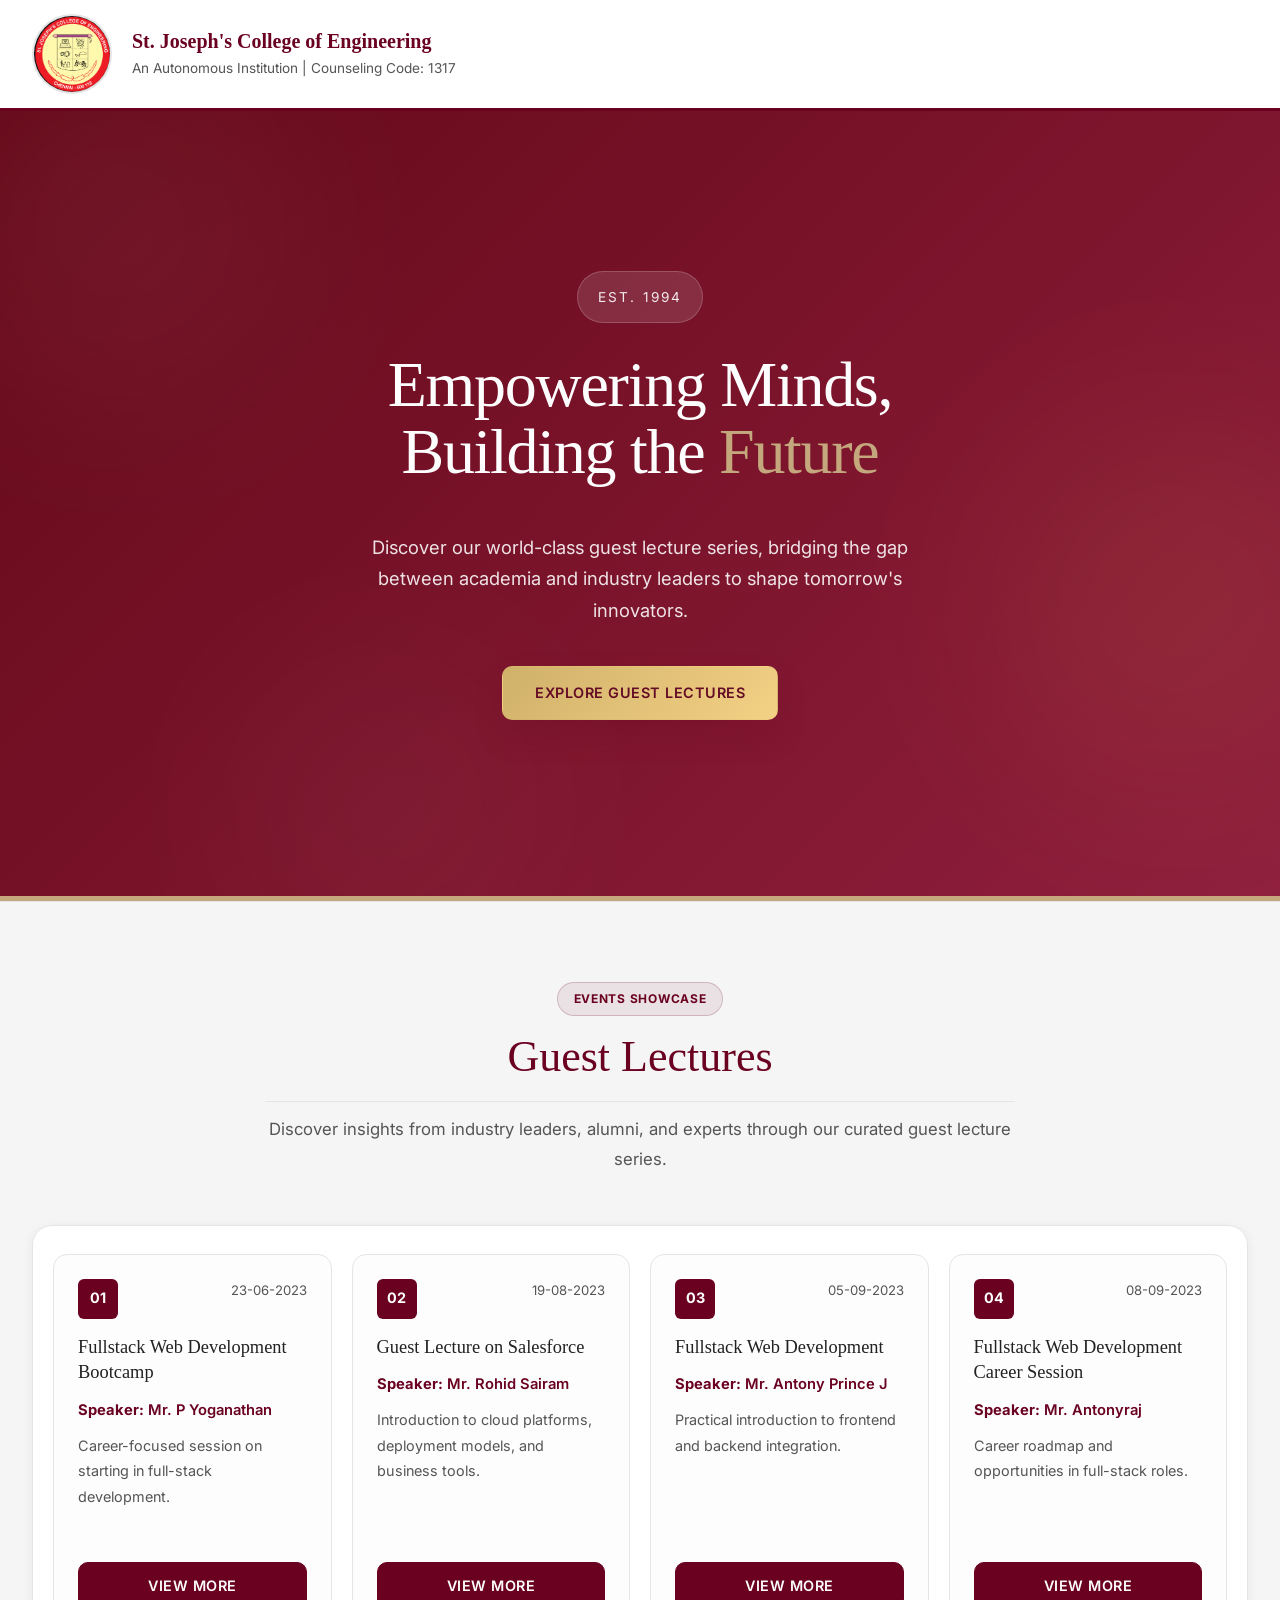
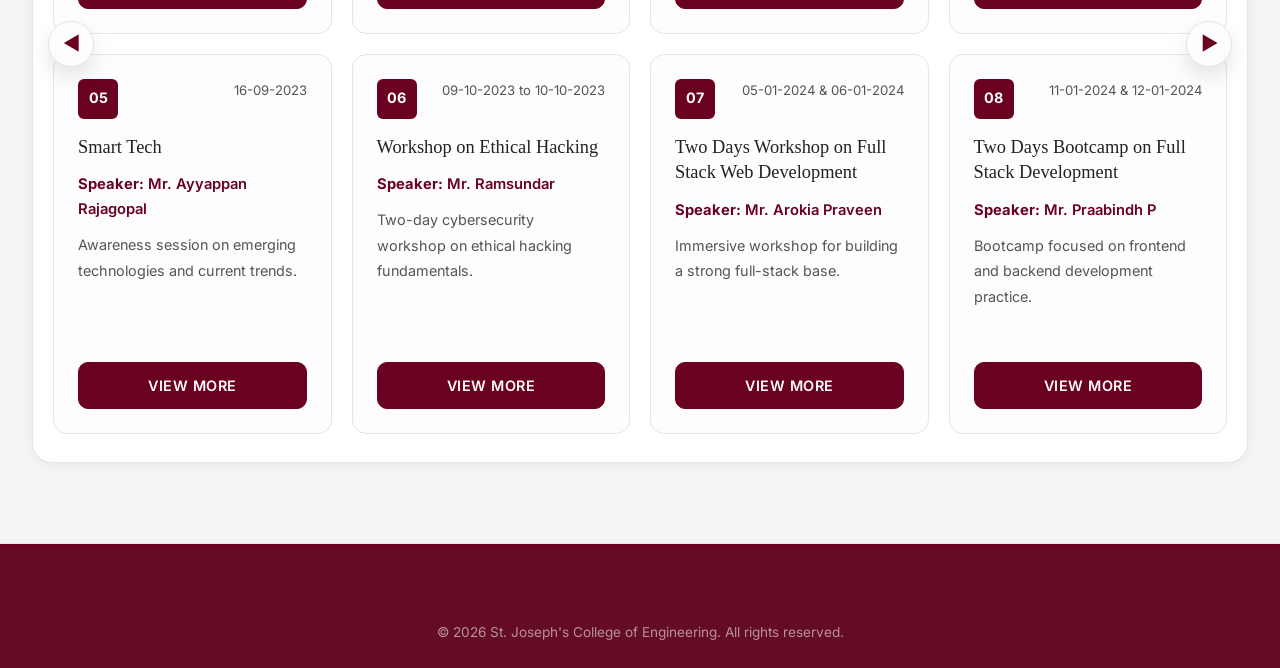
==== alumini/events.html @ e4442e90 "Add events page and update nav links" ====
<!DOCTYPE html>
<html lang="en">

<head>
  <meta charset="UTF-8" />
  <meta name="viewport" content="width=device-width, initial-scale=1.0" />
  <title>Guest Lectures</title>

  <link rel="preconnect" href="https://fonts.googleapis.com">
  <link rel="preconnect" href="https://fonts.gstatic.com" crossorigin>
  <link
    href="https://fonts.googleapis.com/css2?family=Inter:wght@400;500;600;700;800&family=Playfair+Display:wght@600;700;800&display=swap"
    rel="stylesheet">

  <link rel="stylesheet" href="events-style.css">
</head>

<body>

  <header class="college-header">
    <div class="college-header-container">
      <div class="college-logo-wrapper">
        <img src="clglogo.png" alt="St. Joseph's Logo" class="college-logo">
      </div>
      <div class="college-info">
        <h1 class="college-name">St. Joseph's College of Engineering</h1>
        <p class="college-sub">An Autonomous Institution <span class="divider">|</span> Counseling Code: 1317</p>
      </div>
    </div>
  </header>

  <section class="hero-section custom-hero">
    <div class="hero-bg-shapes">
      <div class="shape shape-1"></div>
      <div class="shape shape-2"></div>
      <div class="shape shape-3"></div>
    </div>
    <div class="container hero-container">
      <div class="hero-content-wrapper">
        <div class="hero-badge">Est. 1994</div>
        <h1 class="hero-heading">Empowering Minds,<br>Building the <span class="highlight">Future</span></h1>
        <p class="hero-subtext">Discover our world-class guest lecture series, bridging the gap between academia and industry leaders to shape tomorrow's innovators.</p>
        <div class="hero-actions">
          <a href="#guest-lectures" class="btn btn-hero">Explore Guest Lectures</a>
        </div>
      </div>
    </div>
  </section>

  <section class="guest-lectures-section" id="guest-lectures">
    <div class="container">
      <div class="sec-header">
        <span class="badge badge-inst">Events Showcase</span>
        <h2 class="sec-title">Guest Lectures</h2>
        <p class="sec-desc">
          Discover insights from industry leaders, alumni, and experts through our curated guest lecture series.
        </p>
      </div>

      <div class="guest-showcase-wrap">
        <div class="guest-scroll-hint left">◀</div>
        <div class="guest-scroll-hint right">▶</div>

        <div class="guest-track-shell">
          <div class="guest-track" id="guestTrack"></div>
        </div>
      </div>
    </div>
  </section>

  <div class="guest-modal" id="guestModal" aria-hidden="true">
    <div class="guest-modal-backdrop" id="guestModalBackdrop"></div>

    <div class="guest-modal-dialog" role="dialog" aria-modal="true" aria-labelledby="guestModalTitle">
      <button class="guest-modal-close" id="guestModalClose" aria-label="Close modal">&times;</button>

      <div class="guest-modal-grid">
        <div class="guest-modal-poster-wrap">
          <img id="modalPoster" src="" alt="Event Poster" class="guest-modal-poster">
        </div>

        <div class="guest-modal-content">
          <span class="badge badge-inst">Guest Lecture</span>
          <h3 id="guestModalTitle" class="guest-modal-title"></h3>

          <div class="guest-meta-list">
            <div class="guest-meta-item"><strong>Speaker:</strong> <span id="modalSpeaker"></span></div>
            <div class="guest-meta-item"><strong>Date:</strong> <span id="modalDate"></span></div>
            <div class="guest-meta-item"><strong>Venue:</strong> <span id="modalVenue"></span></div>
          </div>

          <div class="guest-modal-block">
            <h4>About the Session</h4>
            <p id="modalDescription"></p>
          </div>

          <div class="guest-modal-block">
            <h4>Outcome</h4>
            <p id="modalOutcome"></p>
          </div>
        </div>
      </div>
    </div>
  </div>

  <footer class="site-footer">
    <div class="container">
      <p>&copy; 2026 St. Joseph's College of Engineering. All rights reserved.</p>
    </div>
  </footer>

  <script src="events-script.js"></script>
</body>

</html>
---- alumini/events-style.css ----
/* alumni-portal.css — Institutional Theme (adapted from system.css) */

/* ─── TOKENS ─────────────────────────────────────────────────────────── */
:root {
  --inst-maroon: #6a0121;
  --inst-maroon-dark: #640b25;
  --inst-maroon-light: #8a1f3a;
  --inst-bg-light: #fdfdfd;
  --inst-bg-offwhite: #f5f5f5;
  --inst-nav-bg: #ffffff;
  --inst-text-main: #222222;
  --inst-text-muted: #555555;
  --inst-border-light: #e5e5e5;
  --inst-border-dark: #cccccc;
  --inst-gold: #c4a77d;

  --font-serif: 'Merriweather', serif;
  --font-sans: 'Inter', sans-serif;

  --container-width: 1400px;
  --px-base: 2rem;
  --py-large: 5rem;

  --r-sm: 6px;
  --r-md: 10px;
  --r-lg: 14px;
  --r-xl: 20px;

  --ease: cubic-bezier(.22, 1, .36, 1);
  --t-b: 400ms var(--ease);
  --t-f: 200ms var(--ease);
}

/* ─── RESET ──────────────────────────────────────────────────────────── */
* {
  margin: 0;
  padding: 0;
  box-sizing: border-box;
}

html {
  scroll-behavior: smooth;
  font-size: 16px;
}

body {
  font-family: var(--font-sans);
  background-color: var(--inst-bg-light);
  color: var(--inst-text-main);
  line-height: 1.7;
  -webkit-font-smoothing: antialiased;
  min-height: 100vh;
}

a {
  text-decoration: none;
  color: inherit;
  transition: color 0.2s ease;
}

ul {
  list-style: none;
}

img {
  max-width: 100%;
  display: block;
  height: auto;
}

h1,
h2,
h3,
h4,
h5,
h6 {
  font-family: var(--font-serif);
  color: var(--inst-text-main);
  line-height: 1.3;
  font-weight: 400;
}

/* ─── LAYOUT ─────────────────────────────────────────────────────────── */
.container,
.inst-container {
  max-width: var(--container-width);
  margin: 0 auto;
  padding: 0 var(--px-base);
}

.section-light {
  padding: var(--py-large) 0;
  background-color: var(--inst-bg-light);
}

.section-offwhite {
  padding: var(--py-large) 0;
  background-color: var(--inst-bg-offwhite);
}

/* ─── BADGE ──────────────────────────────────────────────────────────── */
.badge {
  display: inline-block;
  padding: 6px 16px;
  border-radius: 999px;
  font-size: .75rem;
  font-weight: 700;
  letter-spacing: .06em;
  text-transform: uppercase;
}

.badge-inst {
  color: var(--inst-maroon);
  background: rgba(106, 1, 33, 0.08);
  border: 1px solid rgba(106, 1, 33, 0.2);
}

/* ─── BUTTONS ────────────────────────────────────────────────────────── */
.btn,
.inst-btn {
  display: inline-flex;
  align-items: center;
  justify-content: center;
  padding: 0.85rem 2rem;
  border: 1px solid transparent;
  border-radius: var(--r-md);
  cursor: pointer;
  font-weight: 600;
  font-family: var(--font-sans);
  font-size: 0.9rem;
  text-transform: uppercase;
  letter-spacing: 0.5px;
  transition: background-color 0.2s ease, border-color 0.2s ease, transform var(--t-f);
}

..btn-primary,
.inst-btn-primary {
  background-color: var(--inst-maroon);
  color: var(--inst-bg-light);
  border-color: var(--inst-maroon);
}

.btn-primary:hover,
.inst-btn-primary:hover {
  background-color: var(--inst-maroon-dark);
  transform: translateY(-1px);
}

.btn-red {
  background-color: var(--inst-maroon);
  color: var(--inst-bg-light);
  border-color: var(--inst-maroon);
}

.btn-red:hover {
  background-color: var(--inst-maroon-dark);
  transform: translateY(-1px);
}

.btn-hero {
  background: linear-gradient(135deg, #d0b16a 0%, #f3d185 100%);
  color: var(--inst-maroon-dark);
  border-color: transparent;
  box-shadow: 0 16px 30px rgba(106, 1, 33, 0.18);
}

.btn-hero:hover {
  background: linear-gradient(135deg, #f2d47e 0%, #e3b85d 100%);
  transform: translateY(-1px);
}

.btn-outline,
.inst-btn-outline {
  background-color: transparent;
  color: var(--inst-maroon);
  border-color: var(--inst-maroon);
}

.btn-outline:hover,
.inst-btn-outline:hover {
  background-color: var(--inst-maroon);
  color: var(--inst-bg-light);
}

/* ─── COLLEGE HEADER ─────────────────────────────────────────────────── */
.college-header {
  background-color: var(--inst-nav-bg);
  border-bottom: 3px solid var(--inst-maroon);
  padding: 14px 0;
  position: sticky;
  top: 0;
  z-index: 1000;
  animation: fadeInDown 0.8s var(--ease) forwards;
}

.college-header-container {
  max-width: var(--container-width);
  margin: 0 auto;
  padding: 0 var(--px-base);
  display: flex;
  align-items: center;
  gap: 20px;
}

.college-logo-wrapper {
  width: 80px;
  height: 80px;
  border-radius: 50%;
  overflow: hidden;
  flex-shrink: 0;
  border: 2px solid var(--inst-border-light);
  background-color: var(--inst-bg-offwhite);
}

.college-logo {
  width: 100%;
  height: 100%;
  object-fit: cover;
  transform: scale(1.05);
  display: block;
}

.college-info {
  display: flex;
  flex-direction: column;
}

.college-name {
  font-family: var(--font-serif);
  font-size: 1.25rem;
  font-weight: 700;
  color: var(--inst-maroon);
  line-height: 1.3;
}

.college-sub {
  font-size: 0.85rem;
  color: var(--inst-text-muted);
  margin-top: 3px;
}

/* ─── HERO ───────────────────────────────────────────────────────────── */
.hero-section,
.inst-hero {
  position: relative;
  background-color: var(--inst-maroon);
  color: var(--inst-bg-light);
  padding: 5rem 0 6rem;
  border-bottom: 5px solid var(--inst-gold);
  overflow: hidden;
}

.hero-section.custom-hero {
  background: linear-gradient(135deg, #650818 0%, #8f1f3d 100%);
}

.hero-bg-shapes {
  position: absolute;
  inset: 0;
  overflow: hidden;
  pointer-events: none;
}

.shape {
  position: absolute;
  border-radius: 50%;
  opacity: 0.4;
  filter: blur(100px);
}

.shape-1 {
  width: 320px;
  height: 320px;
  background: rgba(255, 255, 255, 0.15);
  top: -40px;
  left: -40px;
}

.shape-2 {
  width: 360px;
  height: 360px;
  background: rgba(255, 200, 90, 0.2);
  top: 40%;
  right: -80px;
}

.shape-3 {
  width: 260px;
  height: 260px;
  background: rgba(255, 255, 255, 0.12);
  bottom: -40px;
  left: 20%;
}

.hero-container {
  position: relative;
  z-index: 2;
  max-width: 1140px;
  margin: 0 auto;
  padding: 0 var(--px-base);
  display: flex;
  align-items: center;
  justify-content: center;
}

.hero-content-wrapper {
  width: min(780px, 100%);
  margin: 0 auto;
  text-align: center;
  padding: 5rem 0;
  display: flex;
  flex-direction: column;
  align-items: center;
  justify-content: center;
}

.hero-heading {
  margin: 0 auto 1.4rem;
  max-width: 720px;
}

.hero-actions {
  display: flex;
  justify-content: center;
  gap: 1rem;
  flex-wrap: wrap;
}

.btn-hero {
  min-width: 240px;
}

.hero-badge {
  display: inline-flex;
  align-items: center;
  justify-content: center;
  padding: 0.85rem 1.25rem;
  border-radius: 999px;
  background: rgba(255, 255, 255, 0.12);
  border: 1px solid rgba(255, 255, 255, 0.18);
  color: rgba(255, 255, 255, 0.9);
  font-size: 0.85rem;
  letter-spacing: 0.15em;
  text-transform: uppercase;
  margin-bottom: 1.75rem;
}

.hero-heading {
  font-family: var(--font-serif);
  font-size: clamp(2.75rem, 5vw, 4.5rem);
  font-weight: 500;
  color: var(--inst-bg-light);
  line-height: 1.05;
  letter-spacing: -0.02em;
  margin-bottom: 1.4rem;
}

.hero-heading .highlight,
.highlight {
  color: var(--inst-gold);
}

.hero-subtext {
  font-size: 1.1rem;
  color: rgba(255, 255, 255, 0.92);
  margin: 0 auto 2.5rem;
  max-width: 680px;
  line-height: 1.8;
  font-family: var(--font-sans);
}

.hero-actions {
  display: flex;
  justify-content: center;
  gap: 1rem;
  flex-wrap: wrap;
}

.hero-actions .btn-hero {
  min-width: 220px;
}

.hero-subtext {
  font-size: 1.15rem;
  color: rgba(255, 255, 255, 0.88);
  margin: 1.5rem 0 2.5rem;
  max-width: 600px;
  line-height: 1.7;
  font-family: var(--font-sans);
}

.hero-actions {
  display: flex;
  gap: 1rem;
  flex-wrap: wrap;
}

/* ─── SECTION HEADER ─────────────────────────────────────────────────── */
.sec-header {
  text-align: center;
  max-width: 750px;
  margin: 0 auto 50px;
  opacity: 0;
  animation: fadeInUp 1s var(--ease) 0.4s forwards;
}

.sec-title,
.section-title {
  font-family: var(--font-serif);
  font-size: clamp(1.75rem, 3.5vw, 2.75rem);
  color: var(--inst-maroon);
  margin: 12px 0;
  padding-bottom: 1rem;
  border-bottom: 1px solid var(--inst-border-light);
}

.sec-desc,
.section-prose {
  color: var(--inst-text-muted);
  line-height: 1.8;
  font-size: 1.05rem;
  max-width: 750px;
  margin: 0 auto;
}

/* ─── GUEST LECTURES SECTION ─────────────────────────────────────────── */
.guest-lectures-section {
  background-color: var(--inst-bg-offwhite);
  border-top: 1px solid var(--inst-border-light);
  border-bottom: 1px solid var(--inst-border-light);
  padding: var(--py-large) 0;
}

.guest-showcase-wrap {
  opacity: 0;
  animation: fadeIn 1.2s var(--ease) 0.6s forwards;
  position: relative;
}

.guest-scroll-hint {
  position: absolute;
  top: 50%;
  transform: translateY(-50%);
  width: 46px;
  height: 46px;
  display: grid;
  place-items: center;
  border-radius: 50%;
  background-color: var(--inst-bg-light);
  color: var(--inst-maroon);
  border: 1px solid var(--inst-border-light);
  box-shadow: 0 10px 20px rgba(0, 0, 0, 0.1);
  cursor: pointer;
  transition: all 0.2s ease;
  z-index: 5;
  user-select: none;
  font-size: 1.2rem;
}

.guest-scroll-hint:hover {
  background-color: var(--inst-maroon);
  color: var(--inst-bg-light);
  transform: translateY(-50%) scale(1.1);
  box-shadow: 0 14px 26px rgba(106, 1, 33, 0.2);
}

.guest-scroll-hint.left {
  left: 16px;
}

.guest-scroll-hint.right {
  right: 16px;
}

.guest-track-shell {
  width: 100%;
  border-radius: var(--r-xl);
  padding: 24px 16px;
  background-color: var(--inst-nav-bg);
  border: 1px solid var(--inst-border-light);
  box-shadow: 0 2px 12px rgba(0, 0, 0, 0.06);
}

.guest-track {
  display: grid;
  grid-template-columns: repeat(4, 1fr);
  gap: 20px;
  padding: 4px;
}

.guest-track::-webkit-scrollbar {
  display: none;
}

/* ─── GUEST CARD ─────────────────────────────────────────────────────── */
.guest-card {
  min-height: 380px;
  border-radius: var(--r-lg);
  overflow: hidden;
  background-color: var(--inst-bg-light);
  border: 1px solid var(--inst-border-light);
  transition: all var(--t-b);
  scroll-snap-align: start;
}

.guest-card:hover {
  transform: translateY(-6px);
  border-color: var(--inst-maroon-light);
  box-shadow: 0 12px 32px rgba(106, 1, 33, 0.1);
}

.guest-card-inner {
  padding: 24px;
  display: flex;
  flex-direction: column;
  height: 100%;
}

.guest-card-top {
  display: flex;
  justify-content: space-between;
  align-items: flex-start;
  margin-bottom: 16px;
  gap: 12px;
}

.guest-card-index {
  width: 40px;
  height: 40px;
  border-radius: var(--r-sm);
  display: grid;
  place-items: center;
  font-weight: 700;
  font-size: 0.9rem;
  background-color: var(--inst-maroon);
  color: var(--inst-bg-light);
  font-family: var(--font-sans);
}

.guest-card-date {
  font-size: .82rem;
  color: var(--inst-text-muted);
  text-align: right;
  font-family: var(--font-sans);
}

.guest-card-title {
  font-family: var(--font-serif);
  font-size: 1.15rem;
  margin-bottom: 12px;
  color: var(--inst-text-main);
  line-height: 1.4;
}

.guest-card-speaker {
  font-size: .92rem;
  color: var(--inst-maroon);
  font-weight: 600;
  margin-bottom: 10px;
  font-family: var(--font-sans);
}

.guest-card-desc {
  color: var(--inst-text-muted);
  line-height: 1.75;
  font-size: .9rem;
  margin-bottom: 20px;
  flex-grow: 1;
}

/* ─── MODAL ──────────────────────────────────────────────────────────── */
.guest-modal {
  position: fixed;
  inset: 0;
  display: flex;
  justify-content: center;
  align-items: center;
  padding: 24px;
  opacity: 0;
  visibility: hidden;
  transition: all var(--t-b);
  z-index: 1000;
}

.guest-modal.active {
  opacity: 1;
  visibility: visible;
}

.guest-modal-backdrop {
  position: absolute;
  inset: 0;
  background: rgba(34, 15, 20, 0.55);
  backdrop-filter: blur(4px);
}

.guest-modal-dialog {
  position: relative;
  z-index: 2;
  width: min(1100px, 100%);
  max-height: 90vh;
  overflow-y: auto;
  border-radius: var(--r-xl);
  background-color: var(--inst-nav-bg);
  border: 1px solid var(--inst-border-light);
  padding: 32px;
  box-shadow: 0 24px 60px rgba(0, 0, 0, 0.18);
}

.guest-modal-grid {
  display: grid;
  grid-template-columns: 360px 1fr;
  gap: 28px;
}

.guest-modal-poster-wrap {
  overflow: hidden;
  border-radius: var(--r-lg);
  background-color: var(--inst-bg-offwhite);
  border: 1px solid var(--inst-border-light);
}

.guest-modal-poster {
  width: 100%;
  height: 100%;
  min-height: 440px;
  object-fit: contain;
}

.guest-modal-title {
  font-family: var(--font-serif);
  font-size: clamp(1.4rem, 2vw, 1.9rem);
  color: var(--inst-maroon);
  margin: 12px 0 16px;
}

.guest-meta-list {
  display: grid;
  gap: 10px;
  margin-bottom: 24px;
}

.guest-meta-item {
  padding: 10px 14px;
  border-radius: var(--r-md);
  background-color: var(--inst-bg-offwhite);
  border: 1px solid var(--inst-border-light);
  color: var(--inst-text-muted);
  font-size: 0.9rem;
}

.guest-meta-item strong {
  color: var(--inst-text-main);
}

.guest-modal-block {
  margin-bottom: 20px;
}

.guest-modal-block h4 {
  color: var(--inst-maroon);
  margin-bottom: 8px;
  font-family: var(--font-sans);
  font-weight: 600;
  font-size: 0.9rem;
  text-transform: uppercase;
  letter-spacing: 0.05em;
}

.guest-modal-block p {
  color: var(--inst-text-muted);
  line-height: 1.85;
  font-size: 0.95rem;
}

.guest-modal-close {
  position: absolute;
  top: 16px;
  right: 16px;
  width: 40px;
  height: 40px;
  border: 1px solid var(--inst-border-light);
  border-radius: 50%;
  background: var(--inst-bg-offwhite);
  color: var(--inst-text-main);
  font-size: 1.25rem;
  cursor: pointer;
  display: grid;
  place-items: center;
  transition: all 0.2s ease;
}

.guest-modal-close:hover {
  background: var(--inst-maroon);
  color: var(--inst-bg-light);
  border-color: var(--inst-maroon);
}

/* ─── METRICS ────────────────────────────────────────────────────────── */
.metrics-grid {
  display: flex;
  justify-content: space-between;
  gap: 2rem;
  padding: 3rem 0;
  border-top: 1px solid var(--inst-border-light);
  border-bottom: 1px solid var(--inst-border-light);
}

.metric-item {
  text-align: center;
  flex: 1;
  border-right: 1px solid var(--inst-border-light);
}

.metric-item:last-child {
  border-right: none;
}

.metric-number {
  font-size: 3.5rem;
  color: var(--inst-maroon);
  font-family: var(--font-serif);
  display: inline-block;
  line-height: 1;
}

.metric-plus {
  font-size: 2rem;
  color: var(--inst-gold);
  vertical-align: top;
  margin-left: 2px;
}

.metric-label {
  font-size: 0.85rem;
  font-weight: 600;
  text-transform: uppercase;
  letter-spacing: 1.5px;
  color: var(--inst-text-muted);
  margin-top: 0.5rem;
}

/* ─── FOOTER ─────────────────────────────────────────────────────────── */
.site-footer,
.inst-footer {
  background-color: var(--inst-maroon-dark);
  color: var(--inst-bg-light);
  padding: 3rem 0 1.5rem;
  border-top: 5px solid var(--inst-maroon);
  text-align: center;
}

.site-footer p,
.footer-meta {
  font-size: 0.85rem;
  color: rgba(255, 255, 255, 0.55);
  padding-top: 1.5rem;
}

/* ─── BREADCRUMB ─────────────────────────────────────────────────────── */
.breadcrumb-bar {
  background-color: var(--inst-bg-offwhite);
  border-bottom: 1px solid var(--inst-border-light);
  padding: 0.75rem 0;
  font-size: 0.85rem;
  color: var(--inst-text-muted);
}

.breadcrumb a {
  color: var(--inst-text-muted);
}

.breadcrumb a:hover {
  color: var(--inst-maroon);
  text-decoration: underline;
}

.breadcrumb .separator {
  margin: 0 0.5rem;
  color: var(--inst-border-dark);
}

.breadcrumb .current {
  color: var(--inst-text-main);
  font-weight: 500;
}

/* ─── ANIMATIONS ─────────────────────────────────────────────────────── */
@keyframes fadeIn {
  from {
    opacity: 0;
  }
  to {
    opacity: 1;
  }
}

@keyframes fadeInDown {
  from {
    opacity: 0;
    transform: translateY(-30px);
  }
  to {
    opacity: 1;
    transform: translateY(0);
  }
}

@keyframes fadeInUp {
  from {
    opacity: 0;
    transform: translateY(30px);
  }
  to {
    opacity: 1;
    transform: translateY(0);
  }
}

/* ─── RESPONSIVE ─────────────────────────────────────────────────────── */
@media (max-width: 1200px) {
  .guest-track {
    grid-auto-columns: minmax(260px, 1fr);
  }
}

@media (max-width: 900px) {
  .guest-modal-grid {
    grid-template-columns: 1fr;
  }

  .guest-modal-poster {
    min-height: 300px;
    max-height: 380px;
  }

  .guest-track {
    grid-auto-columns: minmax(240px, 1fr);
  }

  .guest-track-shell {
    padding: 24px 48px;
  }

  .metrics-grid {
    flex-direction: column;
    gap: 0;
  }

  .metric-item {
    border-right: none;
    border-bottom: 1px solid var(--inst-border-light);
    padding: 1.5rem 0;
  }

  .metric-item:last-child {
    border-bottom: none;
  }
}

@media (max-width: 768px) {
  .guest-track {
    grid-auto-columns: minmax(220px, 1fr);
  }

  .guest-track-shell {
    padding: 24px 40px;
  }

  .hero-actions {
    flex-direction: column;
  }
}

@media (max-width: 600px) {
  .college-name {
    font-size: 1rem;
  }

  .hero-title {
    font-size: 2rem;
  }
}
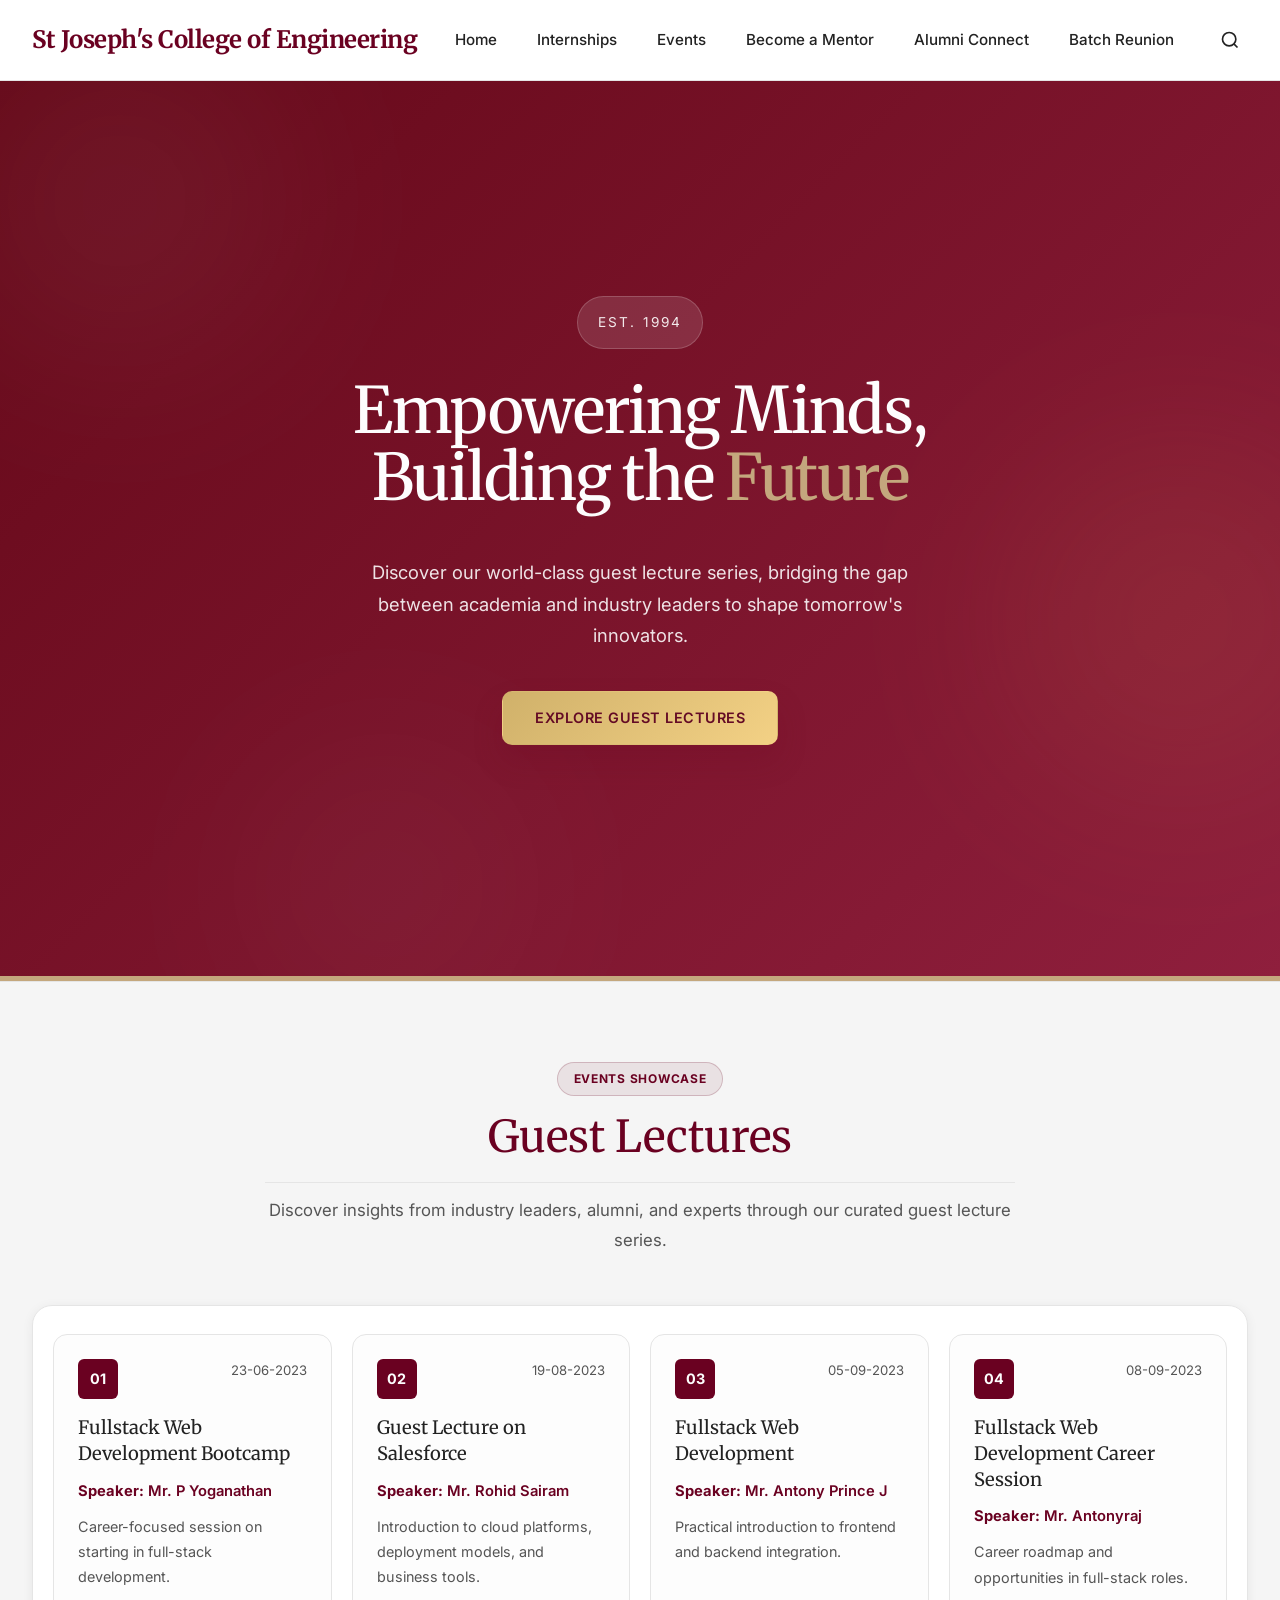
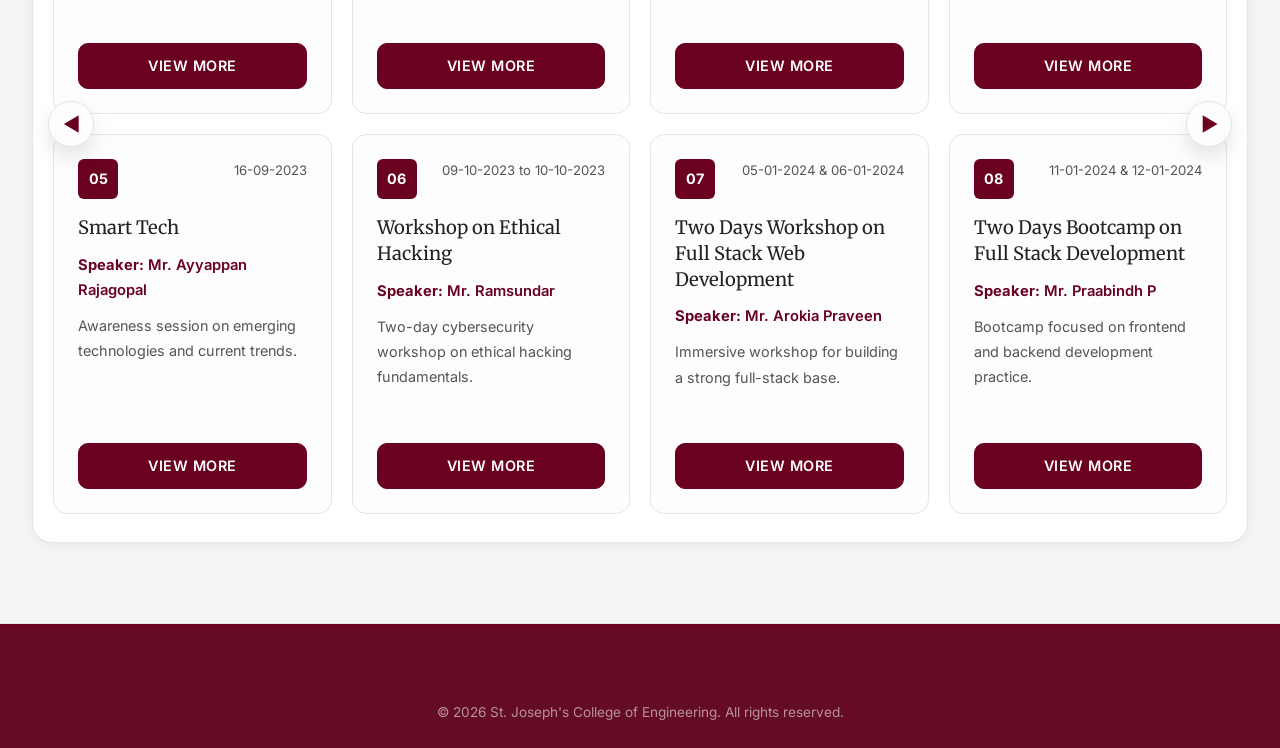
==== commit 02d16667: "linked the events page" ====
--- a/alumini/events.html
+++ b/alumini/events.html
@@ -4,27 +4,46 @@
 <head>
   <meta charset="UTF-8" />
   <meta name="viewport" content="width=device-width, initial-scale=1.0" />
-  <title>Guest Lectures</title>
+  <title>Guest Lectures | St Joseph's Alumni</title>
 
   <link rel="preconnect" href="https://fonts.googleapis.com">
   <link rel="preconnect" href="https://fonts.gstatic.com" crossorigin>
   <link
     href="https://fonts.googleapis.com/css2?family=Inter:wght@400;500;600;700;800&family=Playfair+Display:wght@600;700;800&display=swap"
     rel="stylesheet">
+  <link href="https://fonts.googleapis.com/css2?family=Merriweather:ital,wght@0,300;0,400;0,700;1,300&display=swap" rel="stylesheet">
 
+  <link rel="stylesheet" href="system.css">
   <link rel="stylesheet" href="events-style.css">
+  <script src="script.js" defer></script>
 </head>
 
 <body>
-
-  <header class="college-header">
-    <div class="college-header-container">
-      <div class="college-logo-wrapper">
-        <img src="clglogo.png" alt="St. Joseph's Logo" class="college-logo">
+  <!-- Institutional Navbar -->
+  <header class="inst-header">
+    <div class="inst-container header-inner">
+      <div class="header-logo">
+        <a href="index.html">St Joseph's College of Engineering</a>
       </div>
-      <div class="college-info">
-        <h1 class="college-name">St. Joseph's College of Engineering</h1>
-        <p class="college-sub">An Autonomous Institution <span class="divider">|</span> Counseling Code: 1317</p>
+      
+      <nav class="header-nav">
+        <ul>
+          <li><a href="index.html">Home</a></li>
+          <li><a href="index.html#internships">Internships</a></li>
+          <li><a href="events.html">Events</a></li>
+          <li><a href="index.html#mentor">Become a Mentor</a></li>
+          <li><a href="index.html#network">Alumni Connect</a></li>
+          <li><a href="index.html#reunion">Batch Reunion</a></li>
+        </ul>
+      </nav>
+      
+      <div class="header-actions">
+        <button aria-label="Search" class="icon-btn">
+          <svg width="20" height="20" viewBox="0 0 24 24" fill="none" stroke="currentColor" stroke-width="2"><circle cx="11" cy="11" r="8"></circle><line x1="21" y1="21" x2="16.65" y2="16.65"></line></svg>
+        </button>
+        <button aria-label="Menu" class="icon-btn mobile-menu-btn" id="mobileMenuToggle">
+          <svg width="24" height="24" viewBox="0 0 24 24" fill="none" stroke="currentColor" stroke-width="2"><line x1="3" y1="12" x2="21" y2="12"></line><line x1="3" y1="6" x2="21" y2="6"></line><line x1="3" y1="18" x2="21" y2="18"></line></svg>
+        </button>
       </div>
     </div>
   </header>
--- a/alumini/system.css
+++ b/alumini/system.css
@@ -0,0 +1,677 @@
+/* system.css - Institutional Theme */
+
+:root {
+    /* Color Palette */
+    --inst-maroon: #6a0121;
+    --inst-maroon-dark: #640b25;
+    --inst-bg-light: #fdfdfd;
+    --inst-bg-offwhite: #f5f5f5;
+    --inst-nav-bg: #ffffff;
+
+    --inst-text-main: #222222;
+    --inst-text-muted: #555555;
+    --inst-border-light: #e5e5e5;
+    --inst-border-dark: #cccccc;
+
+    --inst-gold: #c4a77d;
+    /* Subtle accent */
+
+    /* Typography */
+    --font-serif: 'Merriweather', serif;
+    --font-sans: 'Inter', sans-serif;
+
+    /* Spacing */
+    --container-width: 1280px;
+    --px-base: 2rem;
+    --py-large: 5rem;
+
+    /* Layout */
+    --sidebar-width: 280px;
+}
+
+/* Base Reset */
+* {
+    margin: 0;
+    padding: 0;
+    box-sizing: border-box;
+}
+
+html {
+    scroll-behavior: smooth;
+    font-size: 16px;
+}
+
+body {
+    font-family: var(--font-sans);
+    color: var(--inst-text-main);
+    background-color: var(--inst-bg-light);
+    line-height: 1.7;
+    -webkit-font-smoothing: antialiased;
+}
+
+a {
+    text-decoration: none;
+    color: inherit;
+    transition: color 0.2s ease;
+}
+
+ul {
+    list-style: none;
+}
+
+img {
+    max-width: 100%;
+    display: block;
+    height: auto;
+}
+
+/* Typography Overrides */
+h1,
+h2,
+h3,
+h4,
+h5,
+h6 {
+    font-family: var(--font-serif);
+    color: var(--inst-text-main);
+    line-height: 1.3;
+    font-weight: 400;
+    /* Institutional look is often less bold */
+}
+
+/* Layout Utilities */
+.inst-container {
+    max-width: var(--container-width);
+    margin: 0 auto;
+    padding: 0 var(--px-base);
+}
+
+.mt-large {
+    margin-top: 5rem;
+}
+
+/* Buttons */
+.inst-btn {
+    display: inline-flex;
+    align-items: center;
+    justify-content: center;
+    padding: 0.85rem 2rem;
+    font-size: 0.95rem;
+    font-weight: 600;
+    font-family: var(--font-sans);
+    text-transform: uppercase;
+    letter-spacing: 0.5px;
+    border: 1px solid transparent;
+    cursor: pointer;
+    transition: background-color 0.2s ease, border-color 0.2s ease;
+}
+
+.inst-btn-primary {
+    background-color: var(--inst-bg-light);
+    color: var(--inst-maroon);
+}
+
+.inst-btn-primary:hover {
+    background-color: transparent;
+    color: var(--inst-bg-light);
+    border-color: var(--inst-bg-light);
+}
+
+.inst-btn-outline {
+    background-color: transparent;
+    color: var(--inst-bg-light);
+    border-color: rgba(255, 255, 255, 0.4);
+}
+
+.inst-btn-outline:hover {
+    border-color: var(--inst-bg-light);
+    background-color: rgba(255, 255, 255, 0.05);
+    /* Minimal hover */
+}
+
+.icon-btn {
+    background: transparent;
+    border: none;
+    cursor: pointer;
+    color: var(--inst-text-main);
+    display: flex;
+    align-items: center;
+    justify-content: center;
+    padding: 0.5rem;
+}
+
+.icon-btn:hover {
+    color: var(--inst-maroon);
+}
+
+/* Header & Navbar */
+.inst-header {
+    background-color: var(--inst-nav-bg);
+    border-bottom: 1px solid var(--inst-border-light);
+    position: sticky;
+    top: 0;
+    z-index: 1000;
+}
+
+.header-inner {
+    display: flex;
+    align-items: center;
+    justify-content: space-between;
+    height: 80px;
+}
+
+.header-logo a {
+    font-family: var(--font-serif);
+    font-size: 1.5rem;
+    font-weight: 700;
+    color: var(--inst-maroon);
+    letter-spacing: -0.5px;
+}
+
+.header-nav ul {
+    display: flex;
+    gap: 2.5rem;
+}
+
+.header-nav li a {
+    font-size: 0.95rem;
+    font-weight: 500;
+    color: var(--inst-text-main);
+    border-bottom: 2px solid transparent;
+    padding-bottom: 4px;
+}
+
+.header-nav li a:hover {
+    color: var(--inst-maroon);
+    border-color: var(--inst-maroon);
+}
+
+.header-actions {
+    display: flex;
+    gap: 1rem;
+    align-items: center;
+}
+
+.mobile-menu-btn {
+    display: none;
+}
+
+/* Breadcrumb */
+.breadcrumb-bar {
+    background-color: var(--inst-bg-offwhite);
+    border-bottom: 1px solid var(--inst-border-light);
+    padding: 0.75rem 0;
+    font-size: 0.85rem;
+    color: var(--inst-text-muted);
+}
+
+.breadcrumb a {
+    color: var(--inst-text-muted);
+}
+
+.breadcrumb a:hover {
+    color: var(--inst-maroon);
+    text-decoration: underline;
+}
+
+.breadcrumb .separator {
+    margin: 0 0.5rem;
+    color: var(--inst-border-dark);
+}
+
+.breadcrumb .current {
+    color: var(--inst-text-main);
+    font-weight: 500;
+}
+
+/* Hero Section */
+.inst-hero {
+    background-color: var(--inst-maroon);
+    color: var(--inst-bg-light);
+    padding: 4rem 0 5rem;
+    border-bottom: 6px solid var(--inst-gold);
+    overflow: hidden;
+}
+
+.hero-inner {
+    display: grid;
+    grid-template-columns: 3fr 2fr;
+    gap: 4rem;
+    align-items: center;
+    position: relative;
+}
+
+.hero-content {
+    max-width: 700px;
+    z-index: 2;
+}
+
+.hero-heading {
+    color: var(--inst-bg-light);
+    font-size: 4rem;
+    font-weight: 400;
+    line-height: 1.1;
+    margin-bottom: 1.5rem;
+}
+
+.hero-body {
+    font-size: 1.25rem;
+    color: rgba(255, 255, 255, 0.9);
+    margin-bottom: 2.5rem;
+    max-width: 600px;
+    font-family: var(--font-sans);
+    line-height: 1.6;
+}
+
+.hero-actions {
+    display: flex;
+    gap: 1rem;
+}
+
+.hero-pattern {
+    display: flex;
+    justify-content: flex-end;
+    opacity: 0.4;
+    z-index: 1;
+}
+
+.hero-pattern svg {
+    width: 100%;
+    max-width: 400px;
+}
+
+/* 2-Column Layout Container */
+.inst-layout-wrapper {
+    background-color: var(--inst-bg-light);
+    padding: var(--py-large) 0;
+}
+
+.layout-grid {
+    display: grid;
+    grid-template-columns: var(--sidebar-width) 1fr;
+    gap: 4rem;
+    align-items: start;
+}
+
+/* Sidebar Navigation */
+.sidebar-nav {
+    border-top: 1px solid var(--inst-border-dark);
+    border-right: 1px solid var(--inst-border-light);
+    padding-top: 1.5rem;
+    padding-right: 1.5rem;
+    position: sticky;
+    top: 120px;
+    height: fit-content;
+}
+
+.sidebar-nav ul {
+    display: flex;
+    flex-direction: column;
+    gap: 0;
+}
+
+.sidebar-nav > ul > li {
+    margin-bottom: 0;
+}
+
+.sidebar-divider {
+    height: 1px;
+    background-color: var(--inst-border-light);
+    margin: 1.25rem 0;
+}
+
+.sidebar-nav a,
+.accordion-toggle {
+    display: flex;
+    align-items: center;
+    justify-content: space-between;
+    width: 100%;
+    padding: 0.85rem 0;
+    font-size: 1.05rem;
+    color: var(--inst-text-main);
+    font-weight: 500;
+    font-family: var(--font-sans);
+    background: transparent;
+    border: none;
+    cursor: pointer;
+    text-align: left;
+    position: relative;
+    transition: color 0.2s ease;
+}
+
+.sidebar-nav a.active {
+    color: var(--inst-text-main);
+    font-weight: 700;
+}
+
+.sidebar-nav a.active::before {
+    content: '';
+    position: absolute;
+    left: -1rem;
+    top: 15%;
+    bottom: 15%;
+    width: 3px;
+    background-color: var(--inst-maroon);
+}
+
+.sidebar-nav a:hover,
+.accordion-toggle:hover {
+    color: var(--inst-text-muted);
+}
+
+.accordion-icon {
+    transition: transform 0.3s ease;
+    color: var(--inst-text-muted);
+}
+
+.accordion-toggle[aria-expanded="true"] .accordion-icon {
+    transform: rotate(180deg);
+}
+
+.accordion-content {
+    max-height: 0;
+    overflow: hidden;
+    transition: max-height 0.3s ease;
+    padding-left: 1rem;
+}
+
+.accordion-content li a {
+    padding: 0.6rem 0;
+    font-size: 0.95rem;
+    color: var(--inst-text-muted);
+    font-weight: 400;
+}
+
+.accordion-content li a:hover {
+    color: var(--inst-maroon);
+}
+
+/* Main Content Typography & Blocks */
+.main-content {
+    min-width: 0;
+    /* Prevents grid blowout */
+}
+
+.section-title {
+    font-size: 2.75rem;
+    color: var(--inst-maroon);
+    margin-bottom: 1.25rem;
+    border-bottom: 1px solid var(--inst-border-light);
+    padding-bottom: 1rem;
+}
+
+.section-prose {
+    font-size: 1.15rem;
+    color: var(--inst-text-muted);
+    margin-bottom: 3rem;
+    max-width: 850px;
+}
+
+/* Editorial Grid (In the Network) */
+.editorial-grid {
+    display: grid;
+    grid-template-columns: repeat(3, 1fr);
+    gap: 2rem;
+}
+
+.editorial-card {
+    display: flex;
+    flex-direction: column;
+    border: 1px solid var(--inst-border-light);
+    background-color: var(--inst-nav-bg);
+}
+
+.card-image-wrap {
+    width: 100%;
+    aspect-ratio: 16 / 11;
+    overflow: hidden;
+    border-bottom: 1px solid var(--inst-border-light);
+}
+
+.card-image-wrap img {
+    width: 100%;
+    height: 100%;
+    object-fit: cover;
+    filter: saturate(0.8);
+    /* Slightly muted images for editorial feel */
+}
+
+.card-content {
+    padding: 1.5rem;
+}
+
+.card-label {
+    display: inline-block;
+    font-size: 0.75rem;
+    text-transform: uppercase;
+    font-weight: 700;
+    color: var(--inst-text-muted);
+    letter-spacing: 1px;
+    margin-bottom: 0.75rem;
+}
+
+.card-title {
+    font-size: 1.25rem;
+    font-weight: 700;
+    line-height: 1.4;
+    color: var(--inst-text-main);
+}
+
+/* Future Leaders Grid */
+.leaders-grid {
+    display: grid;
+    grid-template-columns: repeat(3, 1fr);
+    gap: 2.5rem;
+}
+
+.leader-card {
+    display: flex;
+    flex-direction: column;
+}
+
+.leader-image {
+    width: 100%;
+    aspect-ratio: 4 / 5;
+    background-color: var(--inst-border-light);
+    margin-bottom: 1rem;
+    border: 1px solid var(--inst-border-light);
+    /* Sharp border, no radius */
+}
+
+.leader-image img {
+    width: 100%;
+    height: 100%;
+    object-fit: cover;
+    filter: grayscale(20%);
+    /* Editorial slightly desaturated feel */
+}
+
+.leader-name {
+    font-size: 1.35rem;
+    font-weight: 700;
+    margin-bottom: 0.25rem;
+}
+
+.leader-role {
+    font-size: 0.95rem;
+    color: var(--inst-text-muted);
+    font-weight: 500;
+    border-top: 1px solid var(--inst-gold);
+    padding-top: 0.5rem;
+    display: inline-block;
+}
+
+/* Trust Metrics section */
+.metrics-grid {
+    display: flex;
+    justify-content: space-between;
+    gap: 2rem;
+    padding: 3rem 0;
+    border-top: 1px solid var(--inst-border-light);
+    border-bottom: 1px solid var(--inst-border-light);
+}
+
+.metric-item {
+    text-align: center;
+    flex: 1;
+    border-right: 1px solid var(--inst-border-light);
+}
+.metric-item:last-child {
+    border-right: none;
+}
+
+.metric-number {
+    font-size: 3.5rem;
+    color: var(--inst-maroon);
+    font-family: var(--font-serif);
+    display: inline-block;
+    line-height: 1;
+}
+
+.metric-plus {
+    font-size: 2rem;
+    color: var(--inst-gold);
+    vertical-align: top;
+    margin-left: 2px;
+}
+
+.metric-label {
+    font-size: 0.9rem;
+    font-weight: 600;
+    text-transform: uppercase;
+    letter-spacing: 1.5px;
+    color: var(--inst-text-muted);
+    margin-top: 0.5rem;
+}
+
+/* Collaboration Grid */
+.collaboration-grid {
+    display: flex;
+    justify-content: space-between;
+    align-items: center;
+    flex-wrap: wrap;
+    gap: 2rem;
+    padding-top: 2rem;
+}
+
+.collab-logo {
+    flex: 1;
+    min-width: 150px;
+    display: flex;
+    justify-content: center;
+    align-items: center;
+    transition: opacity 0.3s ease, color 0.3s ease, filter 0.3s ease;
+    color: var(--inst-text-muted);
+    filter: grayscale(100%);
+}
+
+.collab-logo:hover {
+    color: var(--inst-maroon);
+    opacity: 1;
+    filter: grayscale(0%);
+}
+
+.collab-logo svg {
+    max-width: 100%;
+    height: auto;
+}
+
+/* Footer */
+.inst-footer {
+    background-color: var(--inst-maroon-dark);
+    color: var(--inst-bg-light);
+    padding: 4rem 0 2rem;
+    border-top: 5px solid var(--inst-maroon);
+}
+
+.footer-inner {
+    display: flex;
+    flex-direction: column;
+    gap: 2rem;
+}
+
+.footer-primary h3 {
+    font-size: 1.5rem;
+    color: var(--inst-bg-light);
+    margin-bottom: 0.5rem;
+}
+
+.footer-primary p {
+    color: rgba(255, 255, 255, 0.7);
+    max-width: 400px;
+}
+
+.footer-meta {
+    border-top: 1px solid rgba(255, 255, 255, 0.1);
+    padding-top: 1.5rem;
+    font-size: 0.85rem;
+    color: rgba(255, 255, 255, 0.5);
+    text-align: center;
+}
+
+/* Responsive adjustments */
+@media (max-width: 1024px) {
+    .layout-grid {
+        grid-template-columns: 220px 1fr;
+        gap: 2rem;
+    }
+
+    .hero-heading {
+        font-size: 3rem;
+    }
+}
+
+@media (max-width: 850px) {
+    .layout-grid {
+        grid-template-columns: 1fr;
+    }
+
+    .sidebar-nav {
+        position: static;
+        margin-bottom: 2rem;
+    }
+
+    .sidebar-nav ul {
+        flex-direction: row;
+        flex-wrap: wrap;
+        gap: 1rem;
+    }
+
+    .sidebar-nav li a.active::before {
+        display: none;
+    }
+
+    .sidebar-nav li a.active {
+        border-bottom-color: var(--inst-maroon);
+    }
+
+    .editorial-grid,
+    .leaders-grid {
+        grid-template-columns: repeat(2, 1fr);
+    }
+
+    .hero-inner {
+        grid-template-columns: 1fr;
+    }
+
+    .hero-pattern {
+        display: none;
+    }
+}
+
+@media (max-width: 600px) {
+
+    .editorial-grid,
+    .leaders-grid {
+        grid-template-columns: 1fr;
+    }
+
+    .header-nav {
+        display: none;
+        /* Mobile menu needed */
+    }
+
+    .mobile-menu-btn {
+        display: block;
+    }
+}
--- a/alumini/events-style.css
+++ b/alumini/events-style.css
@@ -248,6 +248,10 @@
   padding: 5rem 0 6rem;
   border-bottom: 5px solid var(--inst-gold);
   overflow: hidden;
+  min-height: 100vh;
+  display: flex;
+  align-items: center;
+  justify-content: center;
 }
 
 .hero-section.custom-hero {
@@ -307,7 +311,7 @@
   width: min(780px, 100%);
   margin: 0 auto;
   text-align: center;
-  padding: 5rem 0;
+  padding: 0;
   display: flex;
   flex-direction: column;
   align-items: center;
